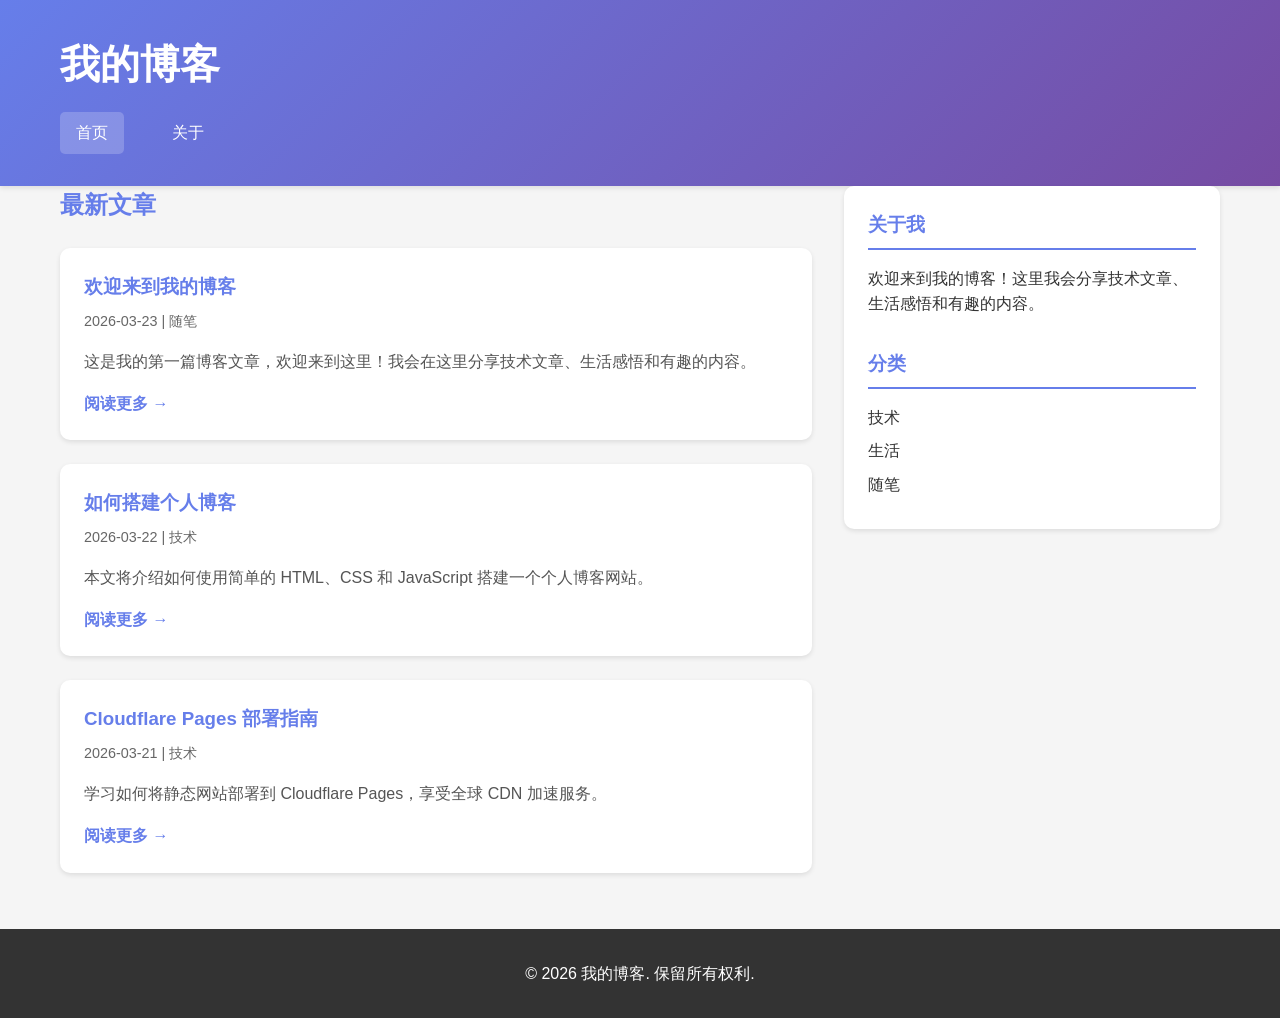
==== index.html @ 35a8b7f5 "Initial commit: Create blog website" ====
<!DOCTYPE html>
<html lang="zh-CN">
<head>
    <meta charset="UTF-8">
    <meta name="viewport" content="width=device-width, initial-scale=1.0">
    <title>我的博客</title>
    <link rel="stylesheet" href="styles.css">
</head>
<body>
    <header>
        <div class="container">
            <h1>我的博客</h1>
            <nav>
                <a href="index.html" class="active">首页</a>
                <a href="about.html">关于</a>
            </nav>
        </div>
    </header>

    <main class="container">
        <div class="blog-posts">
            <h2>最新文章</h2>
            <div id="posts-container">
            </div>
        </div>

        <aside class="sidebar">
            <div class="widget">
                <h3>关于我</h3>
                <p>欢迎来到我的博客！这里我会分享技术文章、生活感悟和有趣的内容。</p>
            </div>
            <div class="widget">
                <h3>分类</h3>
                <ul>
                    <li><a href="#">技术</a></li>
                    <li><a href="#">生活</a></li>
                    <li><a href="#">随笔</a></li>
                </ul>
            </div>
        </aside>
    </main>

    <footer>
        <div class="container">
            <p>&copy; 2026 我的博客. 保留所有权利.</p>
        </div>
    </footer>

    <script src="script.js"></script>
</body>
</html>
---- styles.css ----
* {
    margin: 0;
    padding: 0;
    box-sizing: border-box;
}

body {
    font-family: -apple-system, BlinkMacSystemFont, 'Segoe UI', Roboto, 'Helvetica Neue', Arial, sans-serif;
    line-height: 1.6;
    color: #333;
    background-color: #f5f5f5;
}

.container {
    max-width: 1200px;
    margin: 0 auto;
    padding: 0 20px;
}

header {
    background: linear-gradient(135deg, #667eea 0%, #764ba2 100%);
    color: white;
    padding: 2rem 0;
    box-shadow: 0 2px 5px rgba(0,0,0,0.1);
}

header h1 {
    font-size: 2.5rem;
    margin-bottom: 1rem;
}

header nav {
    display: flex;
    gap: 2rem;
}

header nav a {
    color: white;
    text-decoration: none;
    padding: 0.5rem 1rem;
    border-radius: 5px;
    transition: background-color 0.3s;
}

header nav a:hover,
header nav a.active {
    background-color: rgba(255,255,255,0.2);
}

main {
    display: grid;
    grid-template-columns: 2fr 1fr;
    gap: 2rem;
    margin: 2rem auto;
}

.blog-posts h2 {
    margin-bottom: 1.5rem;
    color: #667eea;
}

.post-card {
    background: white;
    border-radius: 10px;
    padding: 1.5rem;
    margin-bottom: 1.5rem;
    box-shadow: 0 2px 5px rgba(0,0,0,0.1);
    transition: transform 0.3s, box-shadow 0.3s;
}

.post-card:hover {
    transform: translateY(-5px);
    box-shadow: 0 5px 15px rgba(0,0,0,0.2);
}

.post-card h3 {
    color: #667eea;
    margin-bottom: 0.5rem;
}

.post-card h3 a {
    color: #667eea;
    text-decoration: none;
}

.post-card h3 a:hover {
    text-decoration: underline;
}

.post-card .meta {
    color: #666;
    font-size: 0.9rem;
    margin-bottom: 1rem;
}

.post-card .excerpt {
    color: #555;
    margin-bottom: 1rem;
}

.post-card .read-more {
    display: inline-block;
    color: #667eea;
    text-decoration: none;
    font-weight: bold;
}

.post-card .read-more:hover {
    text-decoration: underline;
}

.sidebar {
    background: white;
    border-radius: 10px;
    padding: 1.5rem;
    box-shadow: 0 2px 5px rgba(0,0,0,0.1);
    height: fit-content;
}

.widget {
    margin-bottom: 2rem;
}

.widget:last-child {
    margin-bottom: 0;
}

.widget h3 {
    color: #667eea;
    margin-bottom: 1rem;
    padding-bottom: 0.5rem;
    border-bottom: 2px solid #667eea;
}

.widget ul {
    list-style: none;
}

.widget ul li {
    margin-bottom: 0.5rem;
}

.widget ul li a {
    color: #333;
    text-decoration: none;
}

.widget ul li a:hover {
    color: #667eea;
}

footer {
    background: #333;
    color: white;
    text-align: center;
    padding: 2rem 0;
    margin-top: 2rem;
}

@media (max-width: 768px) {
    main {
        grid-template-columns: 1fr;
    }
    
    header h1 {
        font-size: 2rem;
    }
    
    header nav {
        flex-direction: column;
        gap: 0.5rem;
    }
}

.post-detail {
    max-width: 800px;
    margin: 0 auto;
}

.post-detail .post-card {
    margin-bottom: 0;
}

.post-detail h1 {
    color: #667eea;
    font-size: 2.5rem;
    margin-bottom: 1rem;
}

.post-detail .post-body {
    margin-top: 2rem;
    line-height: 1.8;
}

.post-detail .post-body h2 {
    color: #667eea;
    margin-top: 2rem;
    margin-bottom: 1rem;
}

.post-detail .post-body p {
    margin-bottom: 1rem;
}

.post-detail .post-body ul,
.post-detail .post-body ol {
    margin-left: 2rem;
    margin-bottom: 1rem;
}

.post-detail .post-body li {
    margin-bottom: 0.5rem;
}

.back-link {
    display: inline-block;
    margin-top: 2rem;
    color: #667eea;
    text-decoration: none;
    font-weight: bold;
}

.back-link:hover {
    text-decoration: underline;
}

.about-page {
    max-width: 800px;
    margin: 0 auto;
}

.about-page .post-card {
    margin-bottom: 0;
}

.about-page h1 {
    color: #667eea;
    font-size: 2.5rem;
    margin-bottom: 1rem;
}

.about-page h2 {
    color: #667eea;
    margin-top: 2rem;
    margin-bottom: 1rem;
}

.about-page p {
    margin-bottom: 1rem;
}

.about-page ul {
    margin-left: 2rem;
    margin-bottom: 1rem;
}

.about-page li {
    margin-bottom: 0.5rem;
}
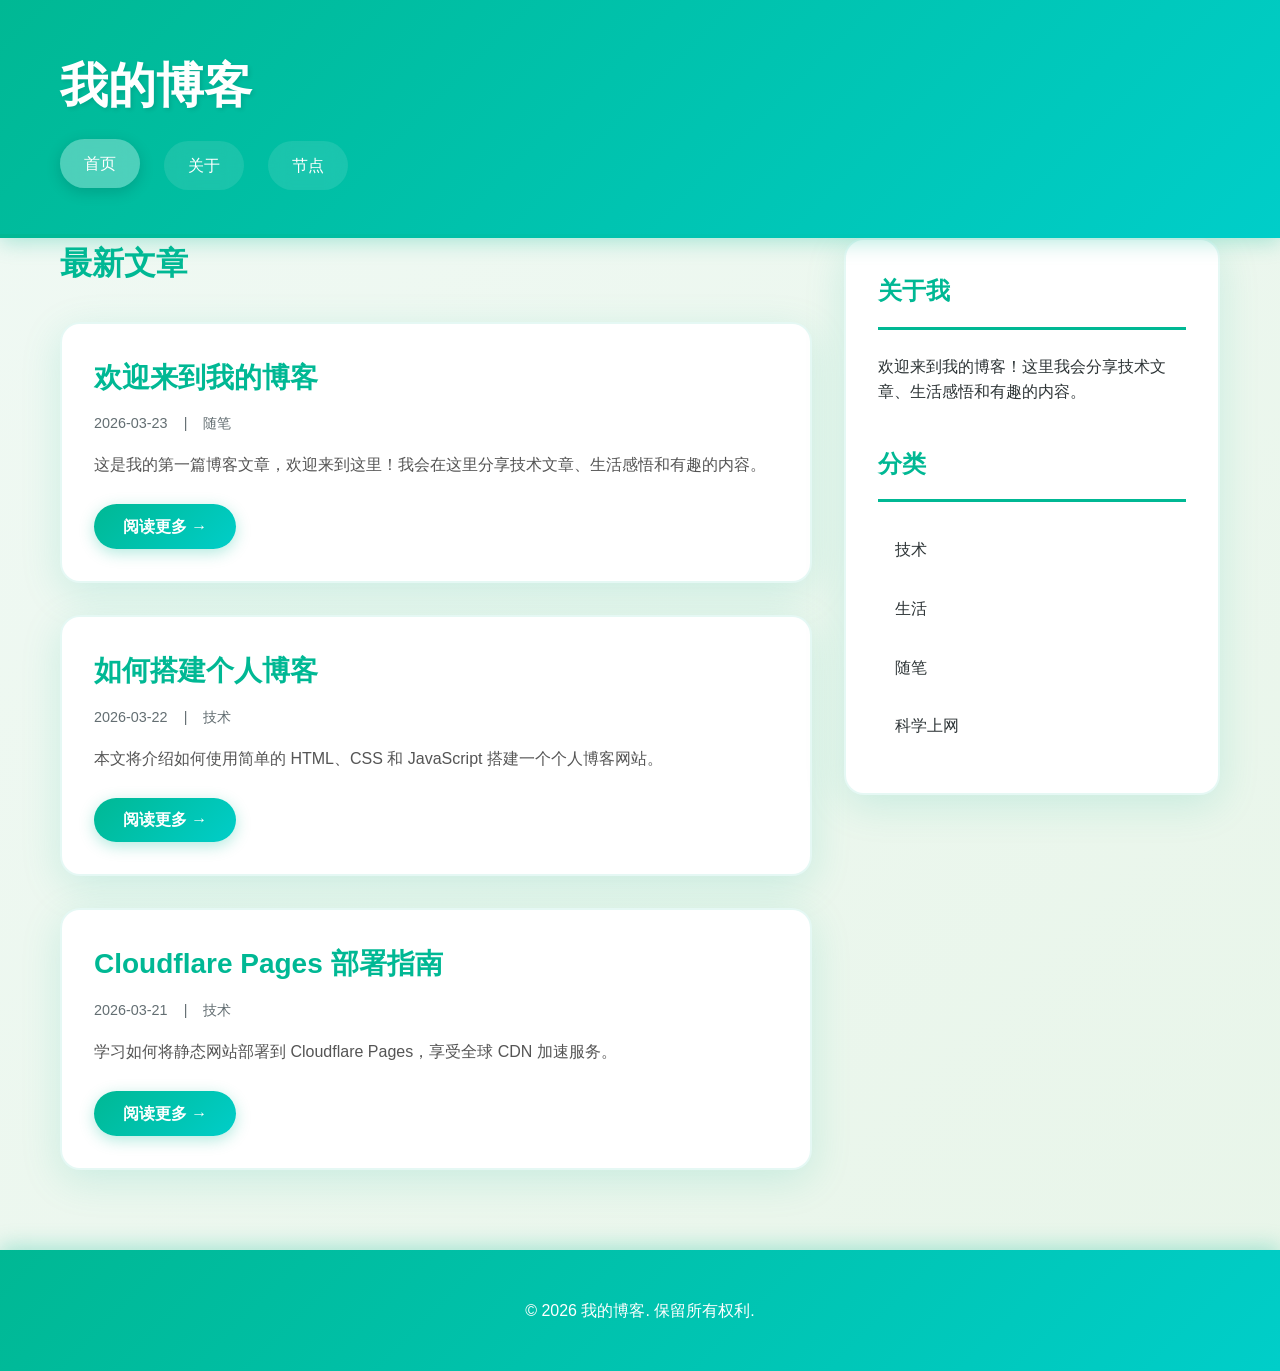
==== commit 6ff57636: "Add nodes page with subscription and VPS nodes list" ====
--- a/index.html
+++ b/index.html
@@ -13,6 +13,7 @@
             <nav>
                 <a href="index.html" class="active">首页</a>
                 <a href="about.html">关于</a>
+                <a href="nodes.html">节点</a>
             </nav>
         </div>
     </header>
@@ -35,6 +36,7 @@
                     <li><a href="#">技术</a></li>
                     <li><a href="#">生活</a></li>
                     <li><a href="#">随笔</a></li>
+                    <li><a href="#">科学上网</a></li>
                 </ul>
             </div>
         </aside>
--- a/styles.css
+++ b/styles.css
@@ -1,3 +1,4 @@
+/* 清新自然风格（绿色系） */
 * {
     margin: 0;
     padding: 0;
@@ -7,8 +8,9 @@
 body {
     font-family: -apple-system, BlinkMacSystemFont, 'Segoe UI', Roboto, 'Helvetica Neue', Arial, sans-serif;
     line-height: 1.6;
-    color: #333;
-    background-color: #f5f5f5;
+    color: #2d3436;
+    background: linear-gradient(135deg, #f0f9f4 0%, #e8f5e9 100%);
+    min-height: 100vh;
 }
 
 .container {
@@ -18,107 +20,153 @@
 }
 
 header {
-    background: linear-gradient(135deg, #667eea 0%, #764ba2 100%);
-    color: white;
-    padding: 2rem 0;
-    box-shadow: 0 2px 5px rgba(0,0,0,0.1);
+    background: linear-gradient(135deg, #00b894 0%, #00cec9 100%);
+    color: white;
+    padding: 3rem 0;
+    box-shadow: 0 4px 20px rgba(0, 184, 148, 0.3);
+    position: relative;
+    overflow: hidden;
+}
+
+header::after {
+    content: '';
+    position: absolute;
+    bottom: 0;
+    left: 0;
+    right: 0;
+    height: 4px;
+    background: linear-gradient(90deg, #00b894, #00cec9, #00b894);
+    background-size: 200% 100%;
+    animation: shimmer 3s linear infinite;
+}
+
+@keyframes shimmer {
+    0% { background-position: -200% 0; }
+    100% { background-position: 200% 0; }
 }
 
 header h1 {
-    font-size: 2.5rem;
-    margin-bottom: 1rem;
+    font-size: 3rem;
+    margin-bottom: 1rem;
+    font-weight: 700;
+    text-shadow: 2px 2px 4px rgba(0,0,0,0.1);
 }
 
 header nav {
     display: flex;
-    gap: 2rem;
+    gap: 1.5rem;
+    position: relative;
+    z-index: 1;
 }
 
 header nav a {
     color: white;
     text-decoration: none;
-    padding: 0.5rem 1rem;
-    border-radius: 5px;
-    transition: background-color 0.3s;
+    padding: 0.75rem 1.5rem;
+    border-radius: 25px;
+    transition: all 0.3s ease;
+    font-weight: 500;
+    background: rgba(255,255,255,0.1);
+    backdrop-filter: blur(10px);
 }
 
 header nav a:hover,
 header nav a.active {
-    background-color: rgba(255,255,255,0.2);
+    background: rgba(255,255,255,0.3);
+    transform: translateY(-2px);
+    box-shadow: 0 4px 15px rgba(0,0,0,0.15);
 }
 
 main {
     display: grid;
     grid-template-columns: 2fr 1fr;
     gap: 2rem;
-    margin: 2rem auto;
+    margin: 3rem auto;
 }
 
 .blog-posts h2 {
-    margin-bottom: 1.5rem;
-    color: #667eea;
+    margin-bottom: 2rem;
+    color: #00b894;
+    font-size: 2rem;
+    font-weight: 600;
 }
 
 .post-card {
     background: white;
-    border-radius: 10px;
-    padding: 1.5rem;
-    margin-bottom: 1.5rem;
-    box-shadow: 0 2px 5px rgba(0,0,0,0.1);
-    transition: transform 0.3s, box-shadow 0.3s;
+    border-radius: 20px;
+    padding: 2rem;
+    margin-bottom: 2rem;
+    box-shadow: 0 10px 40px rgba(0, 184, 148, 0.15);
+    transition: all 0.4s cubic-bezier(0.175, 0.885, 0.32, 1.275);
+    border: 2px solid rgba(0, 184, 148, 0.1);
 }
 
 .post-card:hover {
-    transform: translateY(-5px);
-    box-shadow: 0 5px 15px rgba(0,0,0,0.2);
+    transform: translateY(-8px);
+    box-shadow: 0 20px 60px rgba(0, 184, 148, 0.25);
+    border-color: #00b894;
 }
 
 .post-card h3 {
-    color: #667eea;
-    margin-bottom: 0.5rem;
+    color: #00b894;
+    margin-bottom: 0.75rem;
+    font-size: 1.75rem;
+    font-weight: 600;
 }
 
 .post-card h3 a {
-    color: #667eea;
+    color: #00b894;
     text-decoration: none;
+    transition: color 0.3s;
 }
 
 .post-card h3 a:hover {
-    text-decoration: underline;
+    color: #00cec9;
 }
 
 .post-card .meta {
-    color: #666;
+    color: #636e72;
     font-size: 0.9rem;
     margin-bottom: 1rem;
+    display: flex;
+    gap: 1rem;
+    align-items: center;
 }
 
 .post-card .excerpt {
     color: #555;
-    margin-bottom: 1rem;
+    margin-bottom: 1.5rem;
+    line-height: 1.8;
 }
 
 .post-card .read-more {
     display: inline-block;
-    color: #667eea;
+    color: white;
     text-decoration: none;
-    font-weight: bold;
+    font-weight: 600;
+    padding: 0.6rem 1.8rem;
+    border-radius: 25px;
+    background: linear-gradient(135deg, #00b894 0%, #00cec9 100%);
+    transition: all 0.3s ease;
+    box-shadow: 0 4px 15px rgba(0, 184, 148, 0.3);
 }
 
 .post-card .read-more:hover {
-    text-decoration: underline;
+    transform: scale(1.05);
+    box-shadow: 0 6px 20px rgba(0, 184, 148, 0.4);
 }
 
 .sidebar {
     background: white;
-    border-radius: 10px;
-    padding: 1.5rem;
-    box-shadow: 0 2px 5px rgba(0,0,0,0.1);
+    border-radius: 20px;
+    padding: 2rem;
+    box-shadow: 0 10px 40px rgba(0, 184, 148, 0.15);
     height: fit-content;
+    border: 2px solid rgba(0, 184, 148, 0.1);
 }
 
 .widget {
-    margin-bottom: 2rem;
+    margin-bottom: 2.5rem;
 }
 
 .widget:last-child {
@@ -126,10 +174,12 @@
 }
 
 .widget h3 {
-    color: #667eea;
-    margin-bottom: 1rem;
-    padding-bottom: 0.5rem;
-    border-bottom: 2px solid #667eea;
+    color: #00b894;
+    margin-bottom: 1.5rem;
+    padding-bottom: 1rem;
+    border-bottom: 3px solid #00b894;
+    font-size: 1.5rem;
+    font-weight: 600;
 }
 
 .widget ul {
@@ -137,24 +187,33 @@
 }
 
 .widget ul li {
-    margin-bottom: 0.5rem;
+    margin-bottom: 0.75rem;
 }
 
 .widget ul li a {
-    color: #333;
+    color: #2d3436;
     text-decoration: none;
+    padding: 0.6rem 1rem;
+    border-radius: 10px;
+    transition: all 0.3s ease;
+    display: block;
+    border: 1px solid transparent;
 }
 
 .widget ul li a:hover {
-    color: #667eea;
+    background: linear-gradient(135deg, #00b894 0%, #00cec9 100%);
+    color: white;
+    transform: translateX(5px);
+    box-shadow: 0 4px 15px rgba(0, 184, 148, 0.3);
 }
 
 footer {
-    background: #333;
+    background: linear-gradient(135deg, #00b894 0%, #00cec9 100%);
     color: white;
     text-align: center;
-    padding: 2rem 0;
-    margin-top: 2rem;
+    padding: 3rem 0;
+    margin-top: 3rem;
+    box-shadow: 0 -4px 20px rgba(0, 184, 148, 0.3);
 }
 
 @media (max-width: 768px) {
@@ -168,7 +227,11 @@
     
     header nav {
         flex-direction: column;
-        gap: 0.5rem;
+        gap: 0.75rem;
+    }
+    
+    .post-card {
+        padding: 1.5rem;
     }
 }
 
@@ -182,46 +245,54 @@
 }
 
 .post-detail h1 {
-    color: #667eea;
+    color: #00b894;
     font-size: 2.5rem;
     margin-bottom: 1rem;
+    font-weight: 700;
 }
 
 .post-detail .post-body {
     margin-top: 2rem;
-    line-height: 1.8;
+    line-height: 1.9;
 }
 
 .post-detail .post-body h2 {
-    color: #667eea;
-    margin-top: 2rem;
-    margin-bottom: 1rem;
+    color: #00b894;
+    margin-top: 2.5rem;
+    margin-bottom: 1.5rem;
+    font-size: 1.75rem;
 }
 
 .post-detail .post-body p {
-    margin-bottom: 1rem;
+    margin-bottom: 1.5rem;
 }
 
 .post-detail .post-body ul,
 .post-detail .post-body ol {
     margin-left: 2rem;
-    margin-bottom: 1rem;
+    margin-bottom: 1.5rem;
 }
 
 .post-detail .post-body li {
-    margin-bottom: 0.5rem;
+    margin-bottom: 0.75rem;
 }
 
 .back-link {
     display: inline-block;
     margin-top: 2rem;
-    color: #667eea;
+    color: white;
     text-decoration: none;
-    font-weight: bold;
+    font-weight: 600;
+    padding: 0.75rem 2rem;
+    border-radius: 25px;
+    background: linear-gradient(135deg, #00b894 0%, #00cec9 100%);
+    transition: all 0.3s ease;
+    box-shadow: 0 4px 15px rgba(0, 184, 148, 0.3);
 }
 
 .back-link:hover {
-    text-decoration: underline;
+    transform: scale(1.05);
+    box-shadow: 0 6px 20px rgba(0, 184, 148, 0.4);
 }
 
 .about-page {
@@ -234,26 +305,204 @@
 }
 
 .about-page h1 {
-    color: #667eea;
+    color: #00b894;
     font-size: 2.5rem;
     margin-bottom: 1rem;
+    font-weight: 700;
 }
 
 .about-page h2 {
-    color: #667eea;
-    margin-top: 2rem;
-    margin-bottom: 1rem;
+    color: #00b894;
+    margin-top: 2.5rem;
+    margin-bottom: 1.5rem;
+    font-size: 1.75rem;
 }
 
 .about-page p {
-    margin-bottom: 1rem;
+    margin-bottom: 1.5rem;
+    line-height: 1.9;
 }
 
 .about-page ul {
     margin-left: 2rem;
-    margin-bottom: 1rem;
+    margin-bottom: 1.5rem;
 }
 
 .about-page li {
+    margin-bottom: 0.75rem;
+}
+
+.nodes-page {
+    max-width: 800px;
+    margin: 0 auto;
+}
+
+.nodes-page .post-card {
+    margin-bottom: 0;
+}
+
+.nodes-page h1 {
+    color: #00b894;
+    font-size: 2.5rem;
+    margin-bottom: 1rem;
+    font-weight: 700;
+}
+
+.nodes-page h2 {
+    color: #00b894;
+    margin-top: 2.5rem;
+    margin-bottom: 1.5rem;
+    font-size: 1.75rem;
+    font-weight: 600;
+}
+
+.nodes-page h3 {
+    color: #2d3436;
+    font-size: 1.25rem;
     margin-bottom: 0.5rem;
+}
+
+.subscription-box {
+    background: linear-gradient(135deg, rgba(0, 184, 148, 0.1) 0%, rgba(0, 206, 201, 0.1) 100%);
+    padding: 2rem;
+    border-radius: 15px;
+    margin-bottom: 2rem;
+    border: 2px solid rgba(0, 184, 148, 0.2);
+}
+
+.subscription-link {
+    display: flex;
+    gap: 1rem;
+    align-items: center;
+}
+
+.subscription-link input {
+    flex: 1;
+    padding: 0.75rem 1rem;
+    border: 2px solid #00b894;
+    border-radius: 10px;
+    font-size: 1rem;
+    background: white;
+    color: #2d3436;
+}
+
+.subscription-link button {
+    padding: 0.75rem 2rem;
+    border: none;
+    border-radius: 10px;
+    background: linear-gradient(135deg, #00b894 0%, #00cec9 100%);
+    color: white;
+    font-weight: 600;
+    cursor: pointer;
+    transition: all 0.3s ease;
+    box-shadow: 0 4px 15px rgba(0, 184, 148, 0.3);
+}
+
+.subscription-link button:hover {
+    transform: scale(1.05);
+    box-shadow: 0 6px 20px rgba(0, 184, 148, 0.4);
+}
+
+.nodes-list {
+    display: grid;
+    gap: 1.5rem;
+}
+
+.node-item {
+    background: white;
+    border-radius: 15px;
+    padding: 1.5rem;
+    box-shadow: 0 10px 40px rgba(0, 184, 148, 0.15);
+    border: 2px solid rgba(0, 184, 148, 0.1);
+    transition: all 0.3s ease;
+}
+
+.node-item:hover {
+    transform: translateY(-5px);
+    box-shadow: 0 20px 60px rgba(0, 184, 148, 0.25);
+    border-color: #00b894;
+}
+
+.node-header {
+    display: flex;
+    justify-content: space-between;
+    align-items: center;
+    margin-bottom: 1rem;
+    padding-bottom: 1rem;
+    border-bottom: 2px solid rgba(0, 184, 148, 0.2);
+}
+
+.node-header h3 {
+    color: #00b894;
+    font-size: 1.5rem;
+    font-weight: 600;
+    margin: 0;
+}
+
+.node-purity {
+    background: linear-gradient(135deg, #00b894 0%, #00cec9 100%);
+    color: white;
+    padding: 0.5rem 1rem;
+    border-radius: 20px;
+    font-size: 0.9rem;
+    font-weight: 600;
+}
+
+.node-details {
+    line-height: 1.8;
+}
+
+.node-details p {
+    margin-bottom: 0.75rem;
+    color: #555;
+}
+
+.node-details strong {
+    color: #2d3436;
+    font-weight: 600;
+}
+
+.status-online {
+    color: #00b894;
+    font-weight: 600;
+}
+
+.note {
+    background: linear-gradient(135deg, rgba(255, 193, 7, 0.1) 0%, rgba(255, 152, 0, 0.1) 100%);
+    padding: 2rem;
+    border-radius: 15px;
+    margin-top: 2rem;
+    border: 2px solid rgba(255, 193, 7, 0.2);
+}
+
+.note h3 {
+    color: #ff9800;
+    font-size: 1.25rem;
+    margin-bottom: 1rem;
+    font-weight: 600;
+}
+
+.note ul {
+    margin-left: 2rem;
+    margin-top: 1rem;
+}
+
+.note li {
+    margin-bottom: 0.75rem;
+    color: #555;
+}
+
+@media (max-width: 768px) {
+    .nodes-list {
+        grid-template-columns: 1fr;
+    }
+    
+    .subscription-link {
+        flex-direction: column;
+        align-items: stretch;
+    }
+    
+    .subscription-link input {
+        margin-bottom: 1rem;
+    }
 }
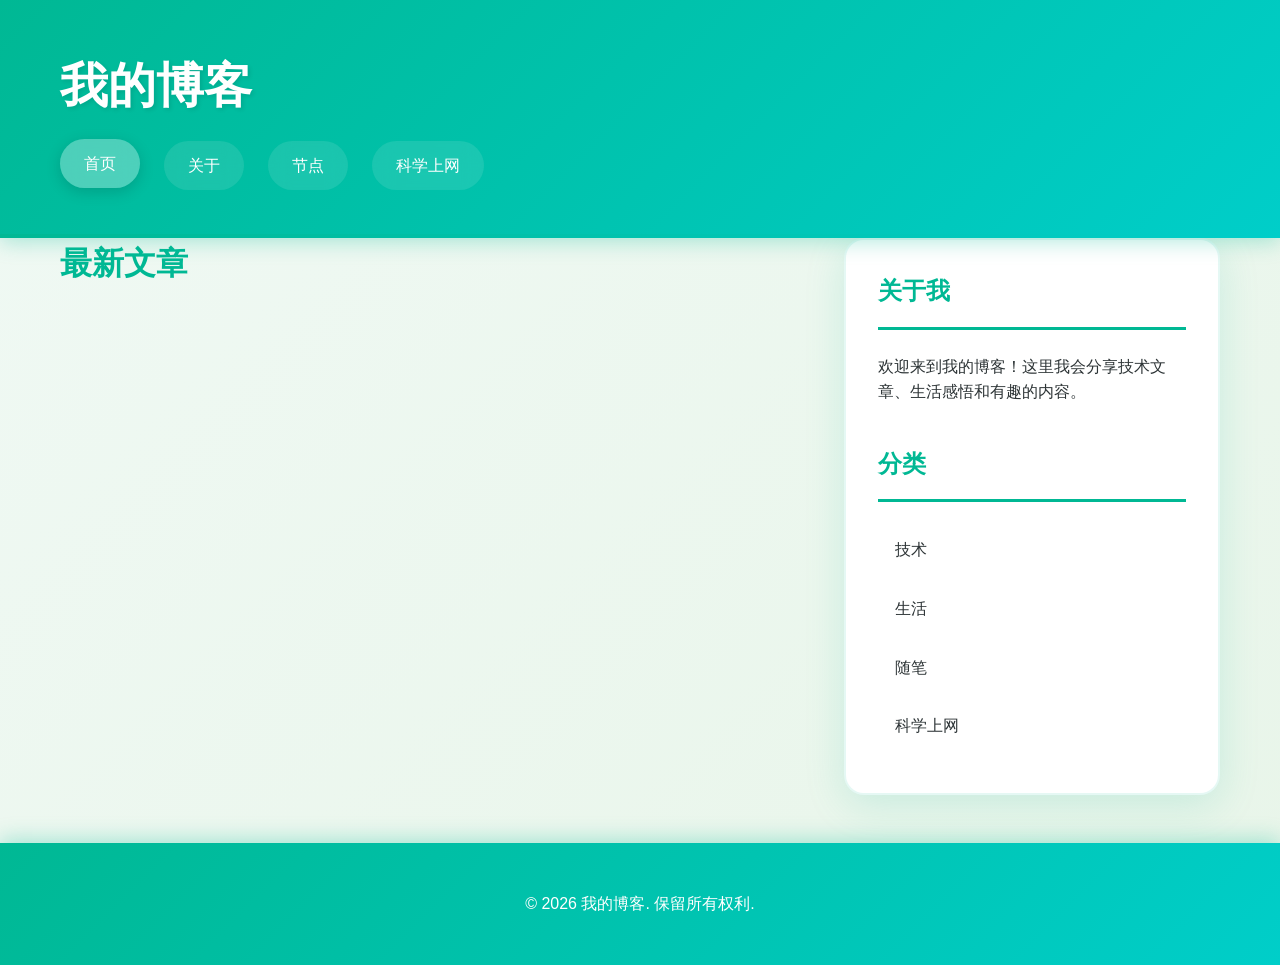
==== commit 33ac7bc8: "Add science-networking page" ====
--- a/index.html
+++ b/index.html
@@ -5,6 +5,8 @@
     <meta name="viewport" content="width=device-width, initial-scale=1.0">
     <title>我的博客</title>
     <link rel="stylesheet" href="styles.css">
+    <script type="module" src="js/dataManager.js"></script>
+    <script type="module" src="js/articleManager.js"></script>
 </head>
 <body>
     <header>
@@ -14,6 +16,7 @@
                 <a href="index.html" class="active">首页</a>
                 <a href="about.html">关于</a>
                 <a href="nodes.html">节点</a>
+                <a href="science-networking.html">科学上网</a>
             </nav>
         </div>
     </header>
@@ -48,6 +51,12 @@
         </div>
     </footer>
 
-    <script src="script.js"></script>
+    <script type="module">
+        import articleManager from './js/articleManager.js';
+        
+        document.addEventListener('DOMContentLoaded', async () => {
+            await articleManager.init();
+        });
+    </script>
 </body>
 </html>
--- a/styles.css
+++ b/styles.css
@@ -332,6 +332,182 @@
     margin-bottom: 0.75rem;
 }
 
+.search-wrapper {
+    margin-bottom: 2rem;
+}
+
+.search-wrapper h2 {
+    color: #00b894;
+    font-size: 1.5rem;
+    margin-bottom: 1rem;
+    font-weight: 600;
+}
+
+.search-input {
+    width: 100%;
+    padding: 0.75rem 1rem;
+    border: 2px solid #00b894;
+    border-radius: 10px;
+    font-size: 1rem;
+    background: white;
+    color: #2d3436;
+    transition: all 0.3s ease;
+}
+
+.search-input:focus {
+    outline: none;
+    border-color: #00cec9;
+    box-shadow: 0 0 0 3px rgba(0, 184, 148, 0.2);
+}
+
+.no-articles, .no-nodes {
+    text-align: center;
+    padding: 3rem;
+    color: #636e72;
+    font-size: 1.1rem;
+    background: rgba(0, 184, 148, 0.05);
+    border-radius: 10px;
+    margin: 2rem 0;
+}
+
+.add-node-btn {
+    background: linear-gradient(135deg, #00b894 0%, #00cec9 100%);
+    color: white;
+    border: none;
+    padding: 0.5rem 1rem;
+    border-radius: 8px;
+    font-weight: 600;
+    cursor: pointer;
+    transition: all 0.3s ease;
+    box-shadow: 0 4px 15px rgba(0, 184, 148, 0.3);
+    margin-left: 1rem;
+}
+
+.add-node-btn:hover {
+    transform: scale(1.05);
+    box-shadow: 0 6px 20px rgba(0, 184, 148, 0.4);
+}
+
+.form-container {
+    position: fixed;
+    top: 50%;
+    left: 50%;
+    transform: translate(-50%, -50%);
+    background: white;
+    padding: 2rem;
+    border-radius: 20px;
+    box-shadow: 0 20px 60px rgba(0, 0, 0, 0.3);
+    z-index: 1000;
+    min-width: 400px;
+    max-width: 500px;
+}
+
+.add-node-form h3 {
+    color: #00b894;
+    font-size: 1.5rem;
+    margin-bottom: 1.5rem;
+}
+
+.form-group {
+    margin-bottom: 1.5rem;
+}
+
+.form-group label {
+    display: block;
+    margin-bottom: 0.5rem;
+    color: #2d3436;
+    font-weight: 600;
+}
+
+.form-group input,
+.form-group select {
+    width: 100%;
+    padding: 0.75rem;
+    border: 2px solid #ddd;
+    border-radius: 8px;
+    font-size: 1rem;
+    background: white;
+    color: #2d3436;
+}
+
+.form-group input:focus,
+.form-group select:focus {
+    outline: none;
+    border-color: #00b894;
+    box-shadow: 0 0 0 3px rgba(0, 184, 148, 0.2);
+}
+
+.form-actions {
+    display: flex;
+    gap: 1rem;
+    margin-top: 2rem;
+}
+
+.form-actions button {
+    flex: 1;
+    padding: 0.75rem 1.5rem;
+    border: none;
+    border-radius: 8px;
+    font-weight: 600;
+    cursor: pointer;
+    transition: all 0.3s ease;
+}
+
+.form-actions button:first-child {
+    background: linear-gradient(135deg, #00b894 0%, #00cec9 100%);
+    color: white;
+}
+
+.form-actions button:first-child:hover {
+    transform: scale(1.02);
+    box-shadow: 0 6px 20px rgba(0, 184, 148, 0.4);
+}
+
+.form-actions button:last-child {
+    background: #f5f5f5;
+    color: #333;
+}
+
+.form-actions button:last-child:hover {
+    background: #e0e0e0;
+}
+
+.node-link {
+    color: #00b894;
+    text-decoration: none;
+    word-break: break-all;
+    transition: color 0.3s ease;
+}
+
+.node-link:hover {
+    color: #00cec9;
+    text-decoration: underline;
+}
+
+.loading {
+    text-align: center;
+    padding: 3rem;
+    color: #636e72;
+    font-size: 1.1rem;
+}
+
+.loading::after {
+    content: '';
+    display: inline-block;
+    width: 20px;
+    height: 20px;
+    border: 3px solid #00b894;
+    border-top-color: transparent;
+    border-radius: 50%;
+    animation: spin 1s linear infinite;
+    margin-left: 1rem;
+}
+
+@keyframes spin {
+    0% { transform: rotate(0deg); }
+    100% { transform: rotate(360deg); }
+}
+
 .nodes-page {
     max-width: 800px;
     margin: 0 auto;
@@ -505,4 +681,107 @@
     .subscription-link input {
         margin-bottom: 1rem;
     }
+}
+
+.science-networking-page {
+    max-width: 800px;
+    margin: 0 auto;
+}
+
+.science-networking-page .post-card {
+    margin-bottom: 0;
+}
+
+.science-networking-page h1 {
+    color: #00b894;
+    font-size: 2.5rem;
+    margin-bottom: 1rem;
+    font-weight: 700;
+}
+
+.categories-section {
+    margin-bottom: 2rem;
+}
+
+.categories-section h2 {
+    color: #00b894;
+    font-size: 1.75rem;
+    margin-bottom: 1.5rem;
+    font-weight: 600;
+}
+
+.categories-grid {
+    display: grid;
+    grid-template-columns: repeat(auto-fit, minmax(250px, 1fr));
+    gap: 1.5rem;
+}
+
+.category-card {
+    background: white;
+    border-radius: 15px;
+    padding: 1.5rem;
+    box-shadow: 0 10px 40px rgba(0, 184, 148, 0.15);
+    border: 2px solid rgba(0, 184, 148, 0.1);
+    transition: all 0.3s ease;
+}
+
+.category-card:hover {
+    transform: translateY(-5px);
+    box-shadow: 0 20px 60px rgba(0, 184, 148, 0.25);
+    border-color: #00b894;
+}
+
+.category-card h3 {
+    color: #00b894;
+    font-size: 1.25rem;
+    margin-bottom: 0.75rem;
+}
+
+.category-card p {
+    color: #555;
+    margin-bottom: 1rem;
+}
+
+.category-link {
+    display: inline-block;
+    color: #00b894;
+    text-decoration: none;
+    font-weight: 600;
+    padding: 0.5rem 1rem;
+    border-radius: 8px;
+    background: linear-gradient(135deg, #00b894 0%, #00cec9 100%);
+    color: white;
+    transition: all 0.3s ease;
+}
+
+.category-link:hover {
+    transform: scale(1.05);
+    box-shadow: 0 4px 15px rgba(0, 184, 148, 0.3);
+}
+
+.category-items {
+    display: flex;
+    flex-direction: column;
+    gap: 0.75rem;
+}
+
+.category-item {
+    color: #2d3436;
+    text-decoration: none;
+    padding: 0.5rem 1rem;
+    border-radius: 8px;
+    border: 1px solid rgba(0, 184, 148, 0.2);
+    transition: all 0.3s ease;
+}
+
+.category-item:hover {
+    background: linear-gradient(135deg, rgba(0, 184, 148, 0.1) 0%, rgba(0, 206, 201, 0.1) 100%);
+    color: #00b894;
+    transform: translateX(5px);
+}
+
+@media (max-width: 768px) {
+    .categories-grid {
+        grid-template-columns: 1fr;
+    }
 }
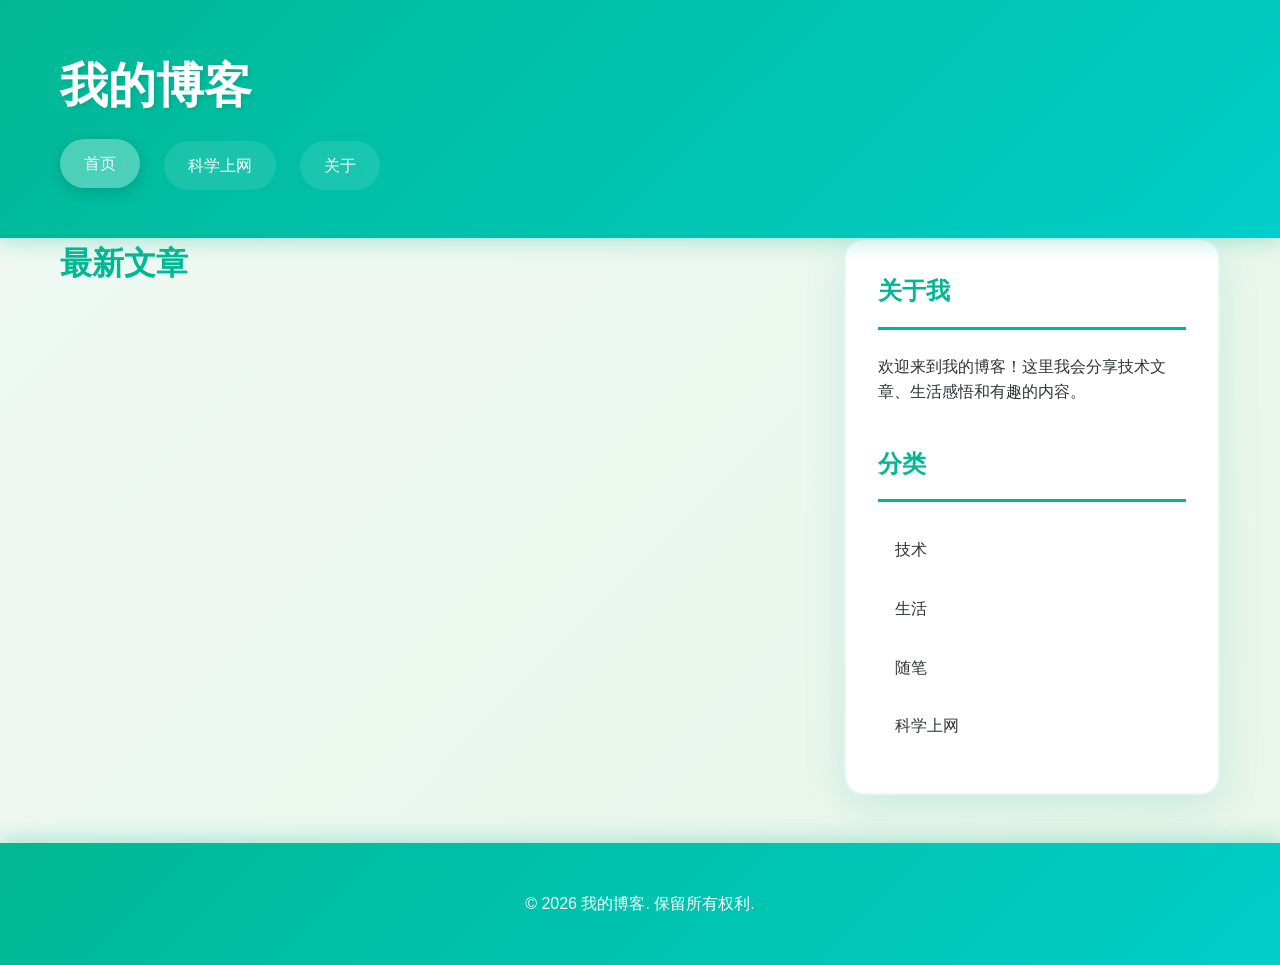
==== commit 83a48377: "修复导航栏结构：移除节点导航链接，只保留首页、科学上网、关于三个导航项" ====
--- a/index.html
+++ b/index.html
@@ -14,9 +14,8 @@
             <h1>我的博客</h1>
             <nav>
                 <a href="index.html" class="active">首页</a>
+                <a href="science-networking.html">科学上网</a>
                 <a href="about.html">关于</a>
-                <a href="nodes.html">节点</a>
-                <a href="science-networking.html">科学上网</a>
             </nav>
         </div>
     </header>
